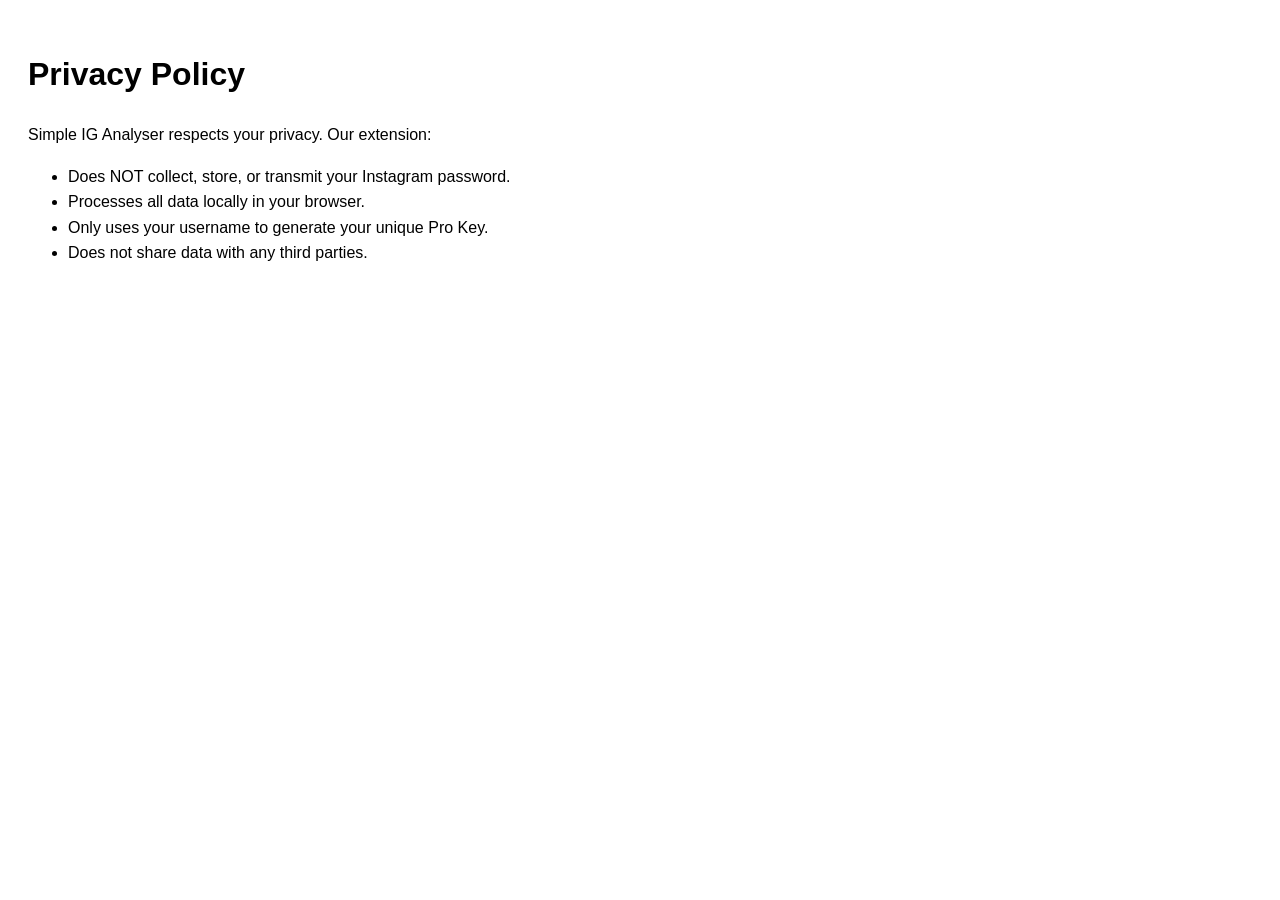
==== index.html @ c821ca79 "Update and rename privacy.html to index.html" ====
<!DOCTYPE html>
<html>
<head><meta charset="UTF-8"><title>Privacy Policy - Simple IG Analyser</title></head>
<body style="font-family: sans-serif; padding: 20px; line-height: 1.6;">
    <h1>Privacy Policy</h1>
    <p>Simple IG Analyser respects your privacy. Our extension:</p>
    <ul>
        <li>Does NOT collect, store, or transmit your Instagram password.</li>
        <li>Processes all data locally in your browser.</li>
        <li>Only uses your username to generate your unique Pro Key.</li>
        <li>Does not share data with any third parties.</li>
    </ul>
</body>
</html>
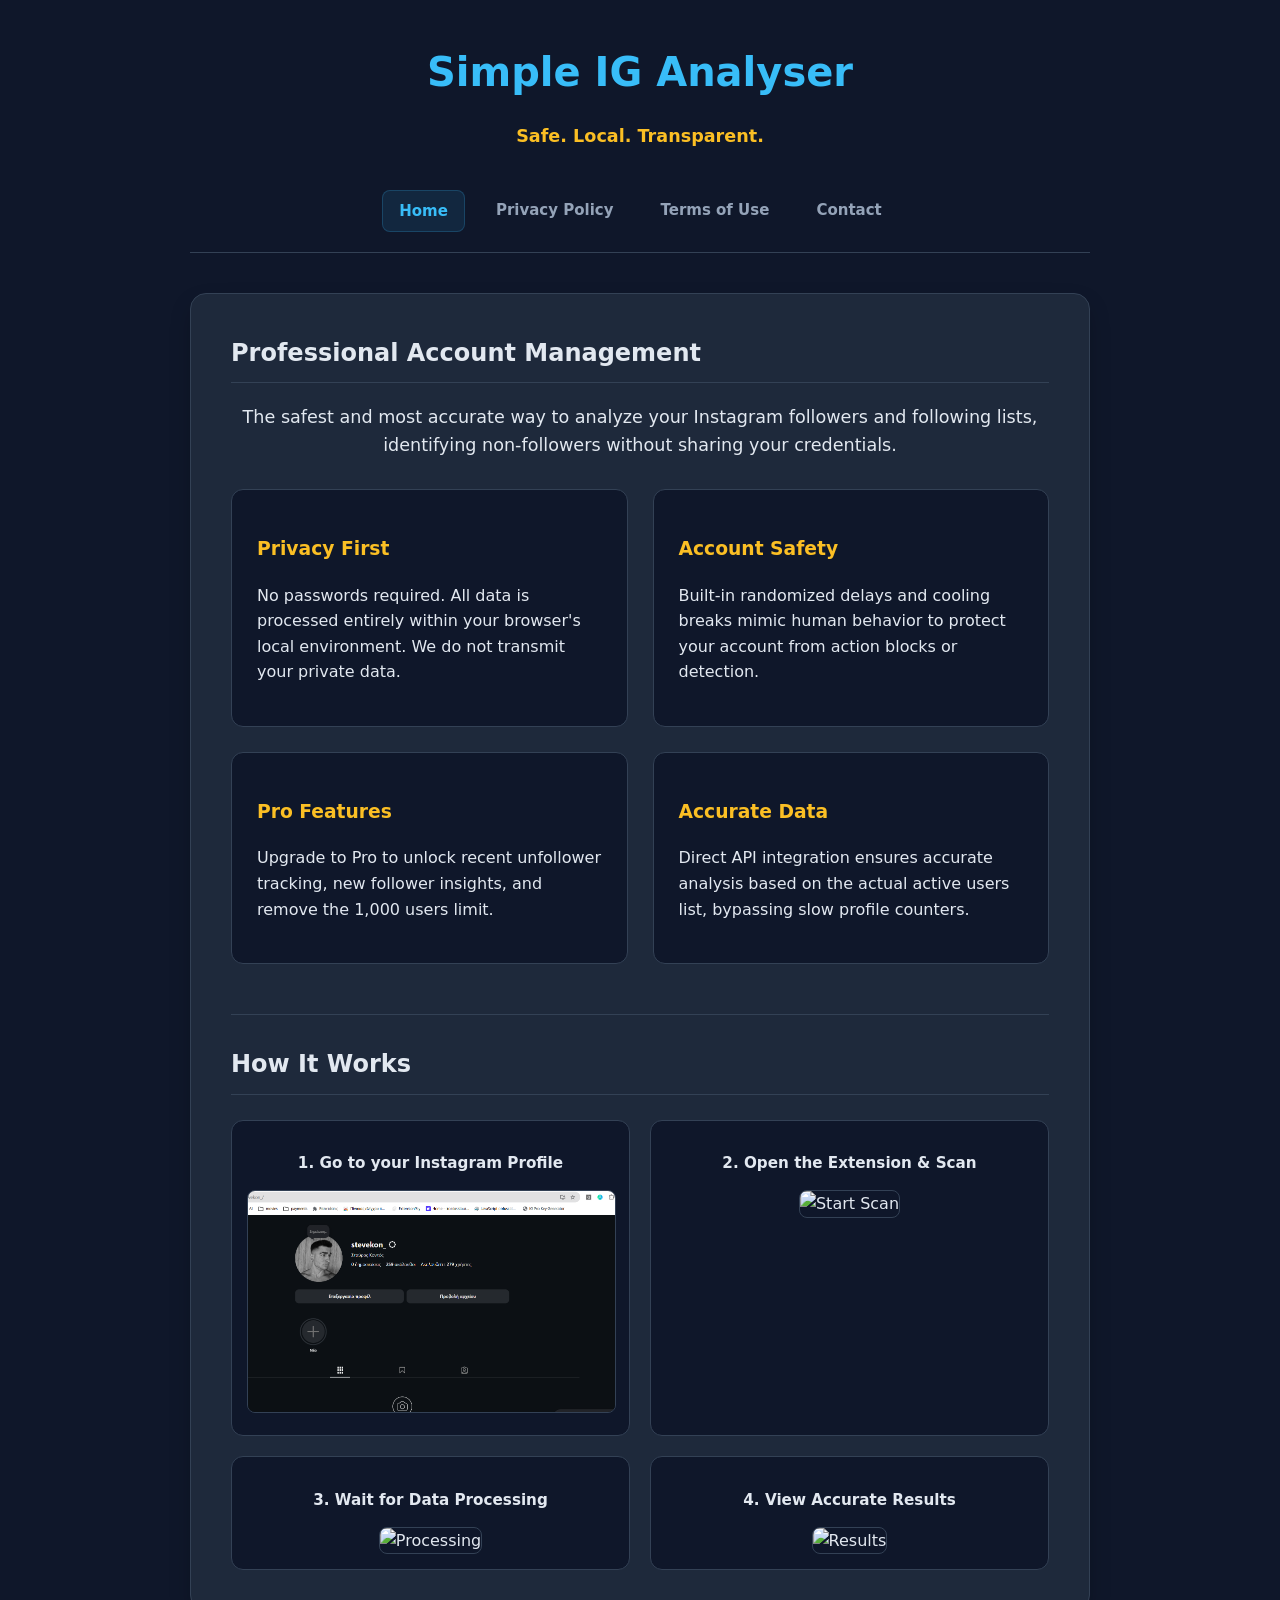
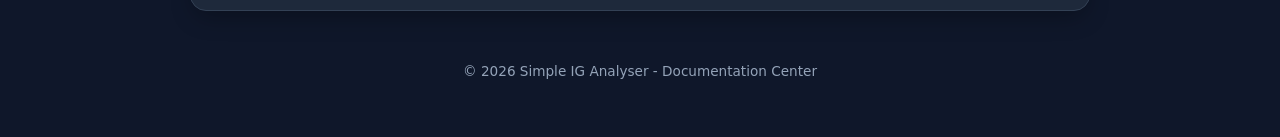
==== commit 82353854: "Add files via upload" ====
--- a/index.html
+++ b/index.html
@@ -1,14 +1,86 @@
 <!DOCTYPE html>
-<html>
-<head><meta charset="UTF-8"><title>Privacy Policy - Simple IG Analyser</title></head>
-<body style="font-family: sans-serif; padding: 20px; line-height: 1.6;">
-    <h1>Privacy Policy</h1>
-    <p>Simple IG Analyser respects your privacy. Our extension:</p>
-    <ul>
-        <li>Does NOT collect, store, or transmit your Instagram password.</li>
-        <li>Processes all data locally in your browser.</li>
-        <li>Only uses your username to generate your unique Pro Key.</li>
-        <li>Does not share data with any third parties.</li>
-    </ul>
+<html lang="en">
+
+<head>
+    <meta charset="UTF-8">
+    <meta name="viewport" content="width=device-width, initial-scale=1.0">
+    <title>Simple IG Analyser | Official Hub</title>
+    <link rel="stylesheet" href="style.css">
+    <link rel="icon" type="image/png" href="icon128.png?v=2">
+</head>
+
+<body>
+    <div class="container">
+
+        <header>
+            <h1>Simple IG Analyser</h1>
+            <p class="tagline">Safe. Local. Transparent.</p>
+        </header>
+        <nav class="top-nav">
+            <a href="index.html" class="nav-link active">Home</a>
+            <a href="policy.html" class="nav-link">Privacy Policy</a>
+            <a href="terms.html" class="nav-link">Terms of Use</a>
+            <a href="contact.html" class="nav-link">Contact</a>
+        </nav>
+
+        <section class="main-card">
+            <h2>Professional Account Management</h2>
+            <p style="text-align: center; color: var(--text-main); font-size: 1.1em; margin-bottom: 30px;">
+                The safest and most accurate way to analyze your Instagram followers and following lists, identifying
+                non-followers without sharing your credentials.
+            </p>
+
+            <div class="features">
+                <div class="feature-item">
+                    <h3>Privacy First</h3>
+                    <p>No passwords required. All data is processed entirely within your browser's local environment. We
+                        do not transmit your private data.</p>
+                </div>
+                <div class="feature-item">
+                    <h3>Account Safety</h3>
+                    <p>Built-in randomized delays and cooling breaks mimic human behavior to protect your account from
+                        action blocks or detection.</p>
+                </div>
+                <div class="feature-item">
+                    <h3>Pro Features</h3>
+                    <p>Upgrade to Pro to unlock recent unfollower tracking, new follower insights, and remove the 1,000
+                        users limit.</p>
+                </div>
+                <div class="feature-item">
+                    <h3>Accurate Data</h3>
+                    <p>Direct API integration ensures accurate analysis based on the actual active users list, bypassing
+                        slow profile counters.</p>
+                </div>
+            </div>
+
+            <div class="how-it-works">
+                <h2>How It Works</h2>
+                <div class="screenshot-grid">
+                    <div class="step-card">
+                        <p>1. Go to your Instagram Profile</p>
+                        <img src="step1.png" alt="Navigate to Profile" class="screenshot-img">
+                    </div>
+                    <div class="step-card">
+                        <p>2. Open the Extension & Scan</p>
+                        <img src="step2.png" alt="Start Scan" class="screenshot-img">
+                    </div>
+                    <div class="step-card">
+                        <p>3. Wait for Data Processing</p>
+                        <img src="step3.png" alt="Processing" class="screenshot-img">
+                    </div>
+                    <div class="step-card">
+                        <p>4. View Accurate Results</p>
+                        <img src="step4.png" alt="Results" class="screenshot-img">
+                    </div>
+                </div>
+            </div>
+
+        </section>
+
+        <footer>
+            <p>© 2026 Simple IG Analyser - Documentation Center</p>
+        </footer>
+    </div>
 </body>
-</html>
+
+</html>
--- a/style.css
+++ b/style.css
@@ -0,0 +1,217 @@
+/* style.css - Simple IG Analyser Official Dark Theme v3.7 */
+:root {
+    --bg-main: #0f172a;
+    --bg-card: #1e293b;
+    --text-main: #e2e8f0;
+    --text-muted: #94a3b8;
+    --cyan: #38bdf8;
+    --cyan-hover: #0ea5e9;
+    --amber: #fbbf24;
+    --border: #334155;
+    --green-check: #10b981;
+}
+
+body {
+    font-family: 'Segoe UI', system-ui, -apple-system, sans-serif;
+    background-color: var(--bg-main);
+    color: var(--text-main);
+    line-height: 1.6;
+    margin: 0;
+    padding: 0;
+    -webkit-font-smoothing: antialiased;
+}
+
+.container {
+    max-width: 900px;
+    margin: 0 auto;
+    padding: 40px 20px;
+}
+
+/* Top Navigation Bar */
+.top-nav {
+    display: flex;
+    justify-content: center;
+    flex-wrap: wrap;
+    gap: 15px;
+    margin-bottom: 40px;
+    border-bottom: 1px solid var(--border);
+    padding-bottom: 20px;
+}
+
+.nav-link {
+    color: var(--text-muted);
+    text-decoration: none;
+    font-weight: 600;
+    font-size: 15px;
+    padding: 8px 16px;
+    border-radius: 8px;
+    transition: 0.3s;
+}
+
+.nav-link:hover {
+    color: var(--text-main);
+    background-color: rgba(255, 255, 255, 0.05);
+}
+
+.nav-link.active {
+    color: var(--cyan);
+    background-color: rgba(56, 189, 248, 0.1);
+    border: 1px solid rgba(56, 189, 248, 0.2);
+}
+
+header {
+    text-align: center;
+    margin-bottom: 40px;
+}
+
+.header-logo {
+    width: 64px;
+    height: 64px;
+    margin-bottom: 10px;
+}
+
+h1 {
+    color: var(--cyan);
+    font-size: 2.5rem;
+    margin-top: 0;
+    margin-bottom: 5px;
+    font-weight: 800;
+}
+
+.tagline {
+    font-size: 1.1rem;
+    color: var(--amber);
+    font-weight: 600;
+}
+
+.main-card {
+    background-color: var(--bg-card);
+    padding: 40px;
+    border-radius: 16px;
+    box-shadow: 0 10px 25px -5px rgba(0, 0, 0, 0.3);
+    border: 1px solid var(--border);
+}
+
+h2 {
+    color: var(--text-main);
+    border-bottom: 1px solid var(--border);
+    padding-bottom: 10px;
+    margin-top: 0;
+}
+
+h3 {
+    color: var(--amber);
+}
+
+.features {
+    display: grid;
+    grid-template-columns: 1fr 1fr;
+    gap: 25px;
+    margin: 30px 0;
+}
+
+@media (max-width: 600px) {
+    .features { grid-template-columns: 1fr; }
+}
+
+.feature-item {
+    background: var(--bg-main);
+    padding: 25px;
+    border-radius: 12px;
+    border: 1px solid var(--border);
+    transition: 0.3s;
+}
+
+.feature-item:hover {
+    border-color: var(--cyan);
+}
+
+/* Screenshot Grid */
+.how-it-works {
+    margin-top: 50px;
+    border-top: 1px solid var(--border);
+    padding-top: 30px;
+}
+
+.screenshot-grid {
+    display: grid;
+    grid-template-columns: repeat(2, 1fr);
+    gap: 20px;
+    margin-top: 25px;
+}
+
+@media (max-width: 600px) {
+    .screenshot-grid { grid-template-columns: 1fr; }
+}
+
+.step-card {
+    background: var(--bg-main);
+    border: 1px solid var(--border);
+    border-radius: 12px;
+    padding: 15px;
+    text-align: center;
+}
+
+.step-card p {
+    font-size: 0.95rem;
+    font-weight: 600;
+    margin-bottom: 15px;
+    color: var(--text-main);
+}
+
+.screenshot-img {
+    max-width: 100%;
+    border-radius: 8px;
+    border: 1px solid var(--border);
+}
+
+.action-group {
+    display: flex;
+    gap: 15px;
+    margin-top: 35px;
+    justify-content: center;
+}
+
+.btn {
+    padding: 10px 24px;
+    border-radius: 8px;
+    text-decoration: none;
+    font-weight: 700;
+    font-size: 14px;
+    transition: 0.2s;
+    cursor: pointer;
+    border: none;
+    display: inline-flex;
+    align-items: center;
+    justify-content: center;
+}
+
+.btn-secondary { 
+    background-color: transparent;
+    color: var(--text-muted);
+    border: 1px solid var(--border);
+}
+
+.btn-secondary:hover { 
+    border-color: var(--text-main);
+    color: var(--text-main);
+}
+
+footer {
+    margin-top: 50px;
+    text-align: center;
+    font-size: 0.85rem;
+    color: var(--text-muted);
+}
+
+/* Copy Button Style */
+.copy-btn {
+    background: none; border: none; cursor: pointer; padding: 0; margin-left: 8px;
+    display: inline-flex; align-items: center; vertical-align: middle;
+    opacity: 0.6; transition: 0.2s;
+}
+.copy-btn:hover { opacity: 1; }
+.copy-icon { width: 16px; height: 16px; fill: var(--cyan); display: block; }
+.copy-check-icon { width: 16px; height: 16px; fill: var(--green-check); display: none; }
+.copy-btn.copied .copy-icon { display: none; }
+.copy-btn.copied .copy-check-icon { display: block; }
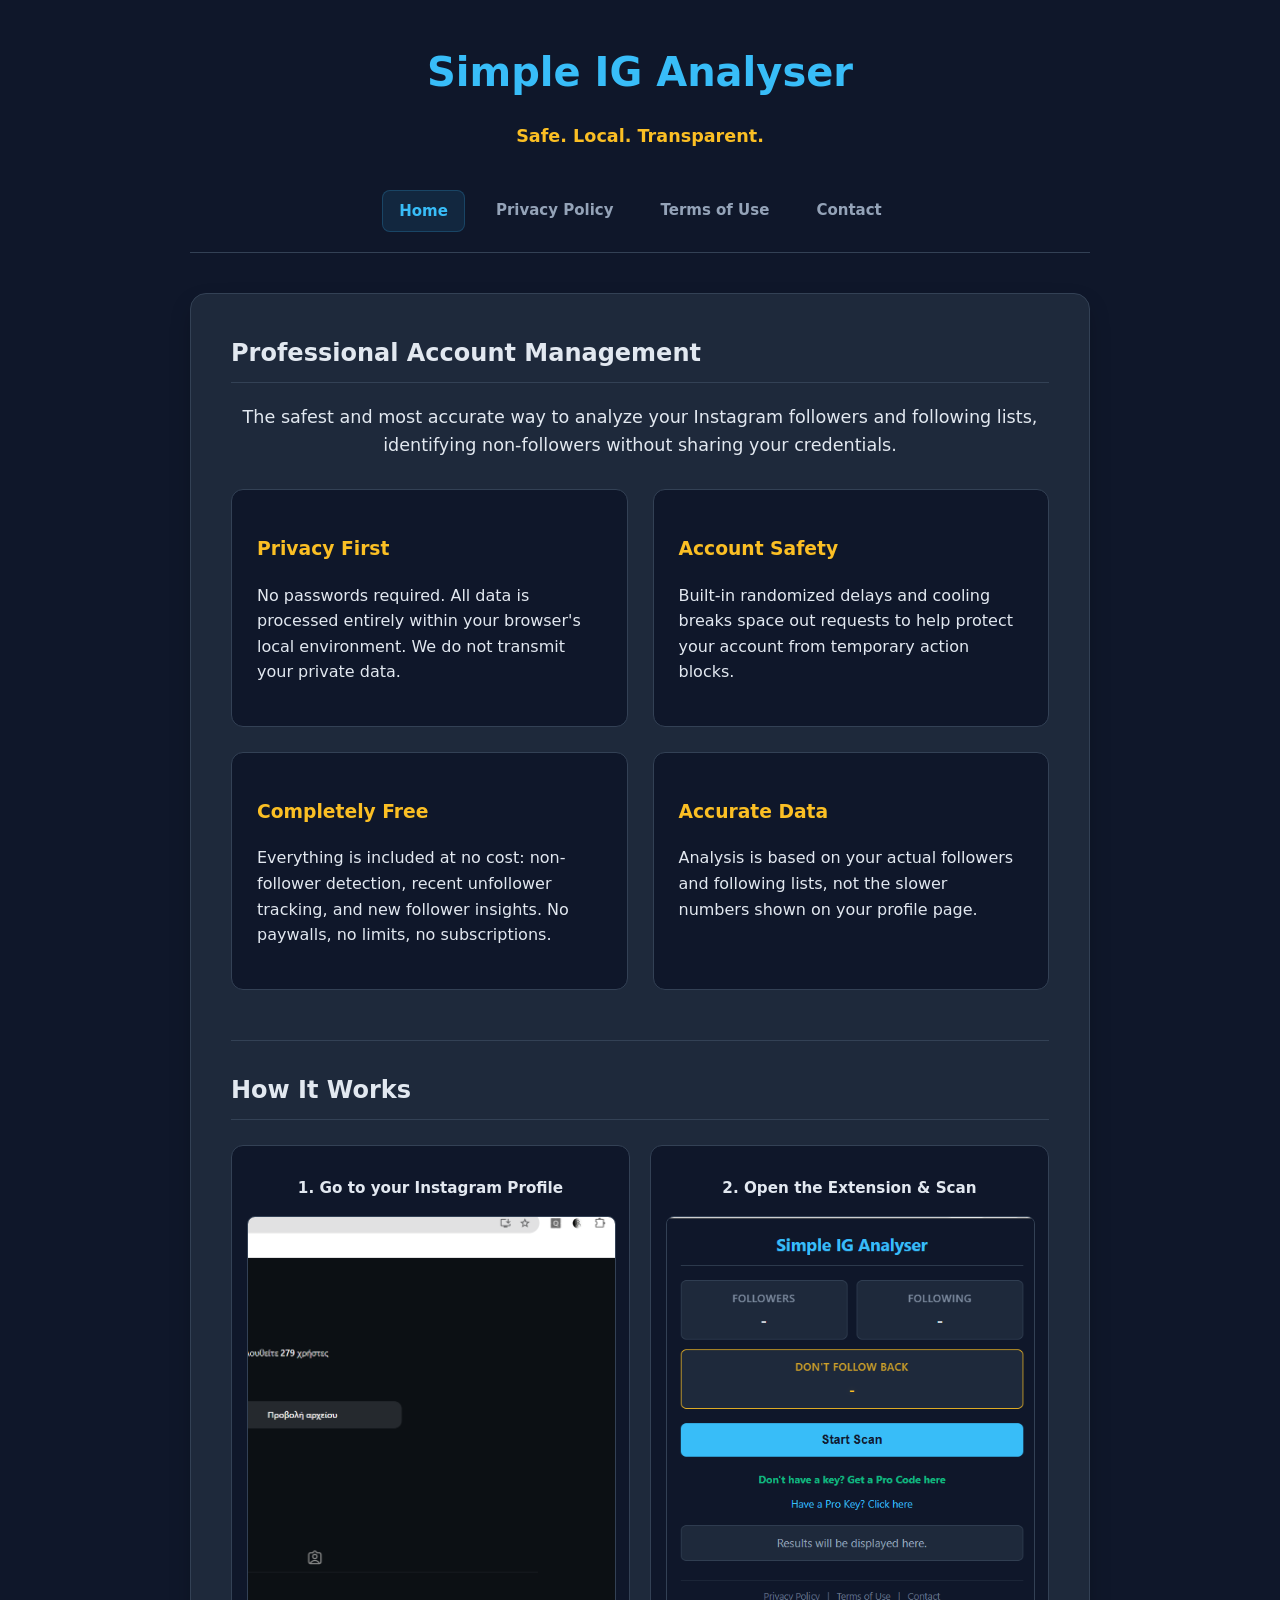
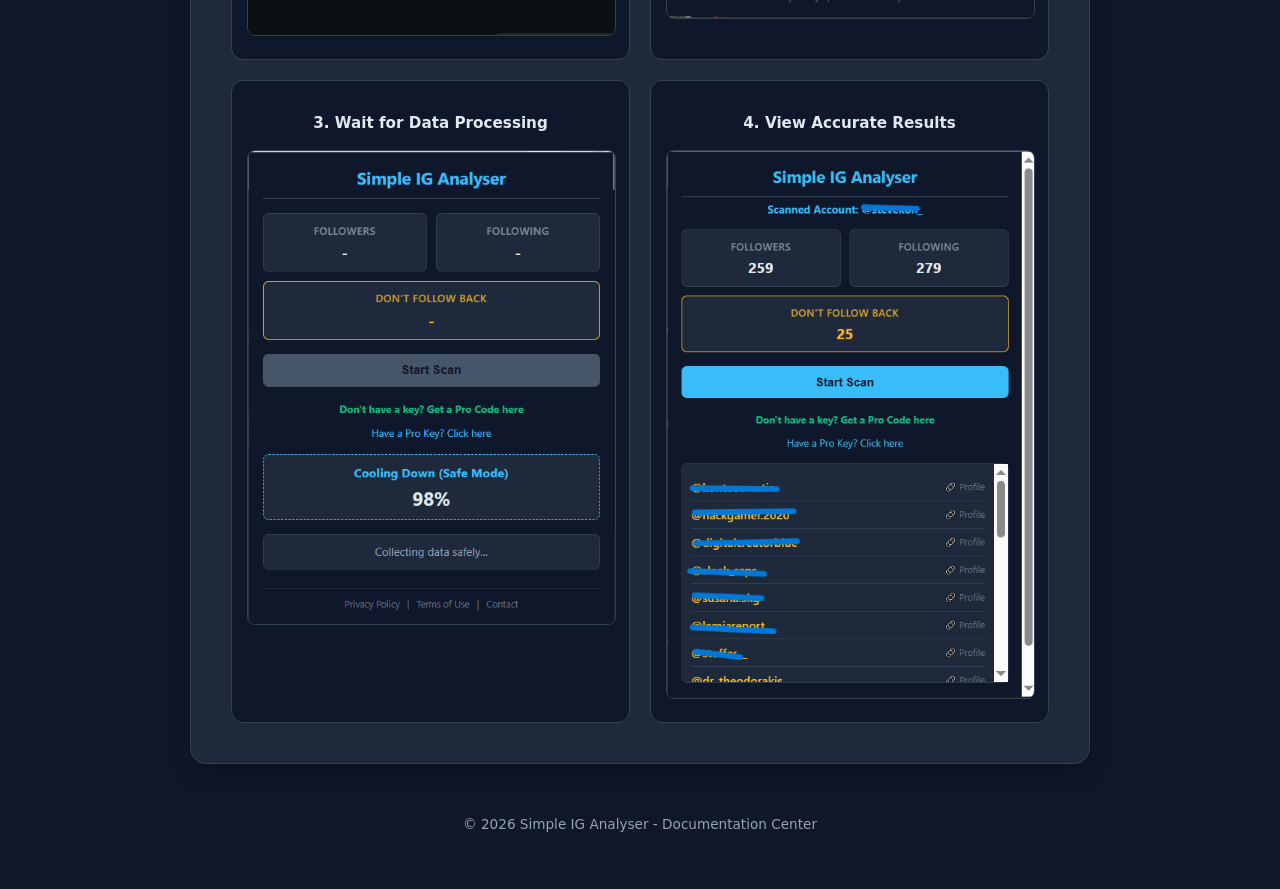
==== commit 78c15a5c: "Add files via upload" ====
--- a/index.html
+++ b/index.html
@@ -1,86 +1,86 @@
-<!DOCTYPE html>
-<html lang="en">
-
-<head>
-    <meta charset="UTF-8">
-    <meta name="viewport" content="width=device-width, initial-scale=1.0">
-    <title>Simple IG Analyser | Official Hub</title>
-    <link rel="stylesheet" href="style.css">
-    <link rel="icon" type="image/png" href="icon128.png?v=2">
-</head>
-
-<body>
-    <div class="container">
-
-        <header>
-            <h1>Simple IG Analyser</h1>
-            <p class="tagline">Safe. Local. Transparent.</p>
-        </header>
-        <nav class="top-nav">
-            <a href="index.html" class="nav-link active">Home</a>
-            <a href="policy.html" class="nav-link">Privacy Policy</a>
-            <a href="terms.html" class="nav-link">Terms of Use</a>
-            <a href="contact.html" class="nav-link">Contact</a>
-        </nav>
-
-        <section class="main-card">
-            <h2>Professional Account Management</h2>
-            <p style="text-align: center; color: var(--text-main); font-size: 1.1em; margin-bottom: 30px;">
-                The safest and most accurate way to analyze your Instagram followers and following lists, identifying
-                non-followers without sharing your credentials.
-            </p>
-
-            <div class="features">
-                <div class="feature-item">
-                    <h3>Privacy First</h3>
-                    <p>No passwords required. All data is processed entirely within your browser's local environment. We
-                        do not transmit your private data.</p>
-                </div>
-                <div class="feature-item">
-                    <h3>Account Safety</h3>
-                    <p>Built-in randomized delays and cooling breaks mimic human behavior to protect your account from
-                        action blocks or detection.</p>
-                </div>
-                <div class="feature-item">
-                    <h3>Pro Features</h3>
-                    <p>Upgrade to Pro to unlock recent unfollower tracking, new follower insights, and remove the 1,000
-                        users limit.</p>
-                </div>
-                <div class="feature-item">
-                    <h3>Accurate Data</h3>
-                    <p>Direct API integration ensures accurate analysis based on the actual active users list, bypassing
-                        slow profile counters.</p>
-                </div>
-            </div>
-
-            <div class="how-it-works">
-                <h2>How It Works</h2>
-                <div class="screenshot-grid">
-                    <div class="step-card">
-                        <p>1. Go to your Instagram Profile</p>
-                        <img src="step1.png" alt="Navigate to Profile" class="screenshot-img">
-                    </div>
-                    <div class="step-card">
-                        <p>2. Open the Extension & Scan</p>
-                        <img src="step2.png" alt="Start Scan" class="screenshot-img">
-                    </div>
-                    <div class="step-card">
-                        <p>3. Wait for Data Processing</p>
-                        <img src="step3.png" alt="Processing" class="screenshot-img">
-                    </div>
-                    <div class="step-card">
-                        <p>4. View Accurate Results</p>
-                        <img src="step4.png" alt="Results" class="screenshot-img">
-                    </div>
-                </div>
-            </div>
-
-        </section>
-
-        <footer>
-            <p>© 2026 Simple IG Analyser - Documentation Center</p>
-        </footer>
-    </div>
-</body>
-
-</html>+<!DOCTYPE html>
+<html lang="en">
+
+<head>
+    <meta charset="UTF-8">
+    <meta name="viewport" content="width=device-width, initial-scale=1.0">
+    <title>Simple IG Analyser | Official Hub</title>
+    <link rel="stylesheet" href="style.css">
+    <link rel="icon" type="image/png" href="icon128.png?v=2">
+</head>
+
+<body>
+    <div class="container">
+
+        <header>
+            <h1>Simple IG Analyser</h1>
+            <p class="tagline">Safe. Local. Transparent.</p>
+        </header>
+        <nav class="top-nav">
+            <a href="index.html" class="nav-link active">Home</a>
+            <a href="policy.html" class="nav-link">Privacy Policy</a>
+            <a href="terms.html" class="nav-link">Terms of Use</a>
+            <a href="contact.html" class="nav-link">Contact</a>
+        </nav>
+
+        <section class="main-card">
+            <h2>Professional Account Management</h2>
+            <p style="text-align: center; color: var(--text-main); font-size: 1.1em; margin-bottom: 30px;">
+                The safest and most accurate way to analyze your Instagram followers and following lists, identifying
+                non-followers without sharing your credentials.
+            </p>
+
+            <div class="features">
+                <div class="feature-item">
+                    <h3>Privacy First</h3>
+                    <p>No passwords required. All data is processed entirely within your browser's local environment. We
+                        do not transmit your private data.</p>
+                </div>
+                <div class="feature-item">
+                    <h3>Account Safety</h3>
+                    <p>Built-in randomized delays and cooling breaks space out requests to help protect your account
+                        from temporary action blocks.</p>
+                </div>
+                <div class="feature-item">
+                    <h3>Completely Free</h3>
+                    <p>Everything is included at no cost: non-follower detection, recent unfollower tracking, and new
+                        follower insights. No paywalls, no limits, no subscriptions.</p>
+                </div>
+                <div class="feature-item">
+                    <h3>Accurate Data</h3>
+                    <p>Analysis is based on your actual followers and following lists, not the slower numbers shown on
+                        your profile page.</p>
+                </div>
+            </div>
+
+            <div class="how-it-works">
+                <h2>How It Works</h2>
+                <div class="screenshot-grid">
+                    <div class="step-card">
+                        <p>1. Go to your Instagram Profile</p>
+                        <img src="step1.png" alt="Navigate to Profile" class="screenshot-img">
+                    </div>
+                    <div class="step-card">
+                        <p>2. Open the Extension & Scan</p>
+                        <img src="step2.png" alt="Start Scan" class="screenshot-img">
+                    </div>
+                    <div class="step-card">
+                        <p>3. Wait for Data Processing</p>
+                        <img src="step3.png" alt="Processing" class="screenshot-img">
+                    </div>
+                    <div class="step-card">
+                        <p>4. View Accurate Results</p>
+                        <img src="step4.png" alt="Results" class="screenshot-img">
+                    </div>
+                </div>
+            </div>
+
+        </section>
+
+        <footer>
+            <p>© 2026 Simple IG Analyser - Documentation Center</p>
+        </footer>
+    </div>
+</body>
+
+</html>
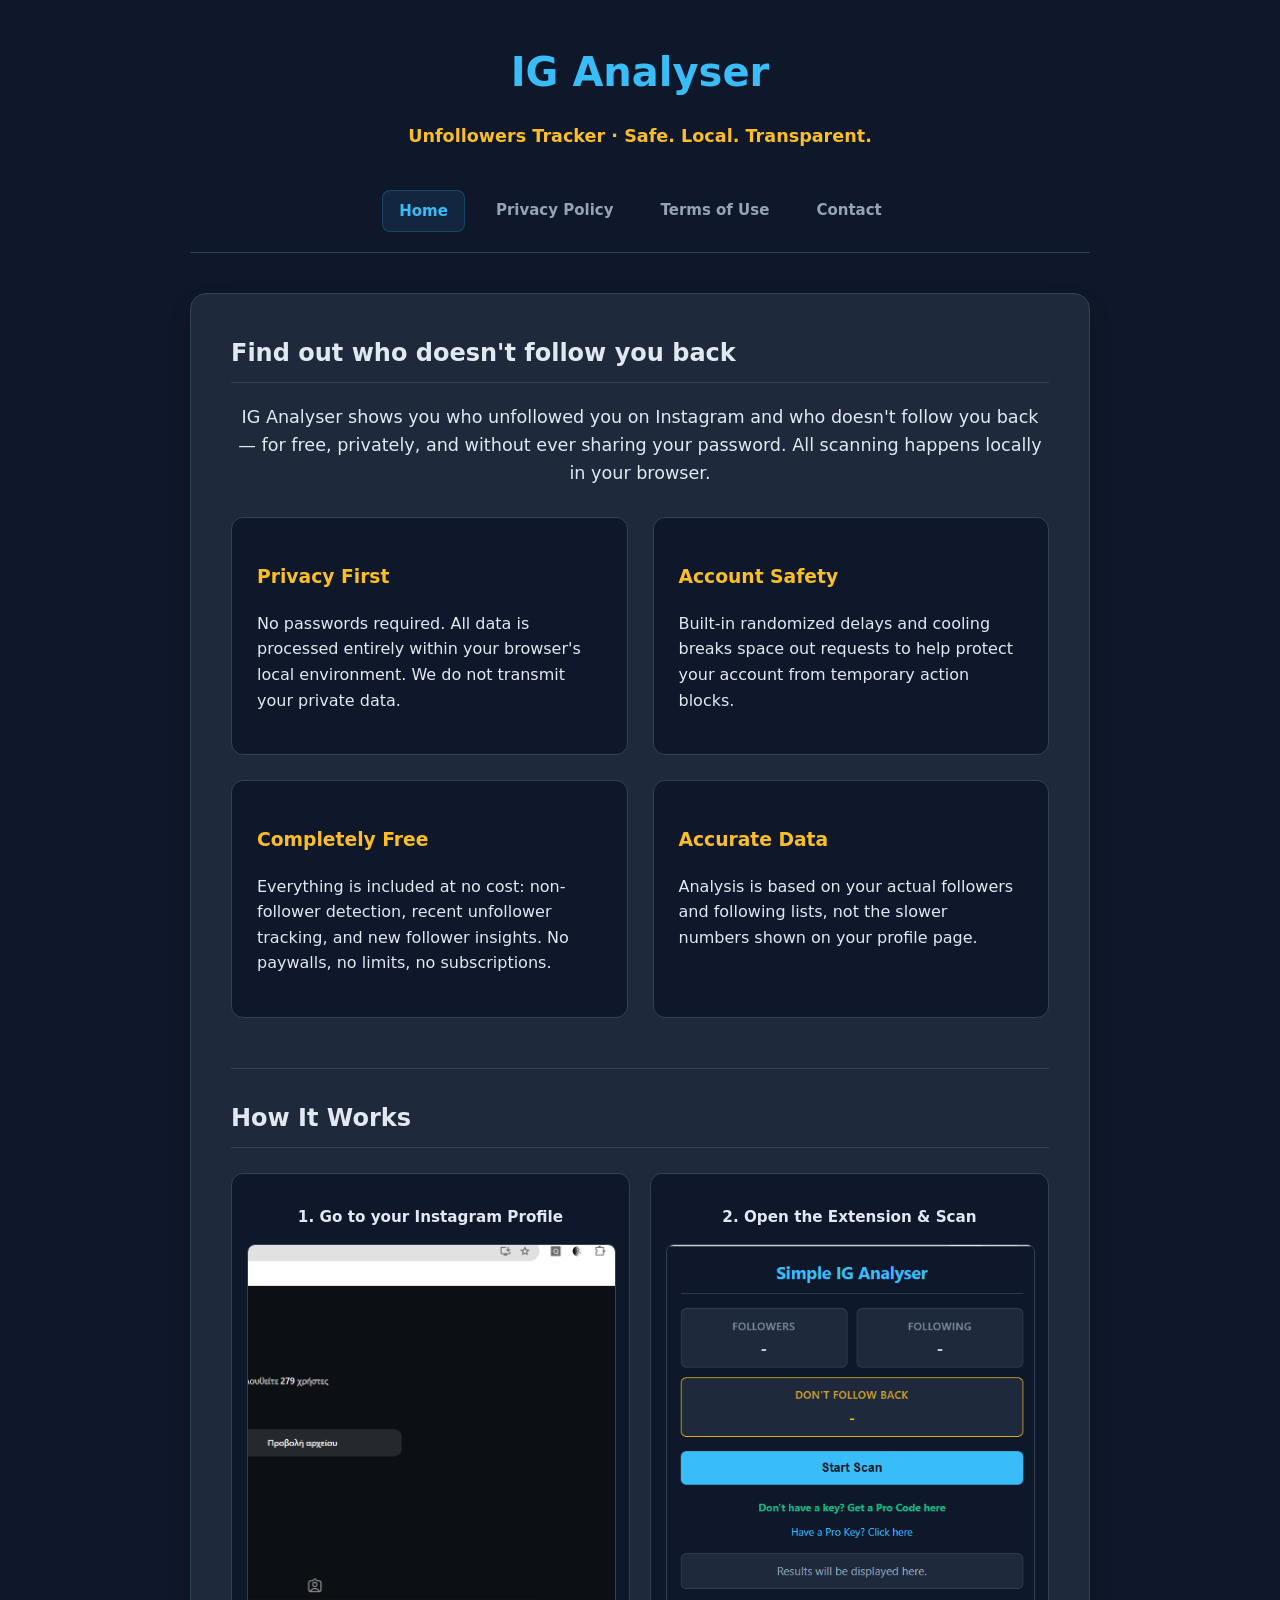
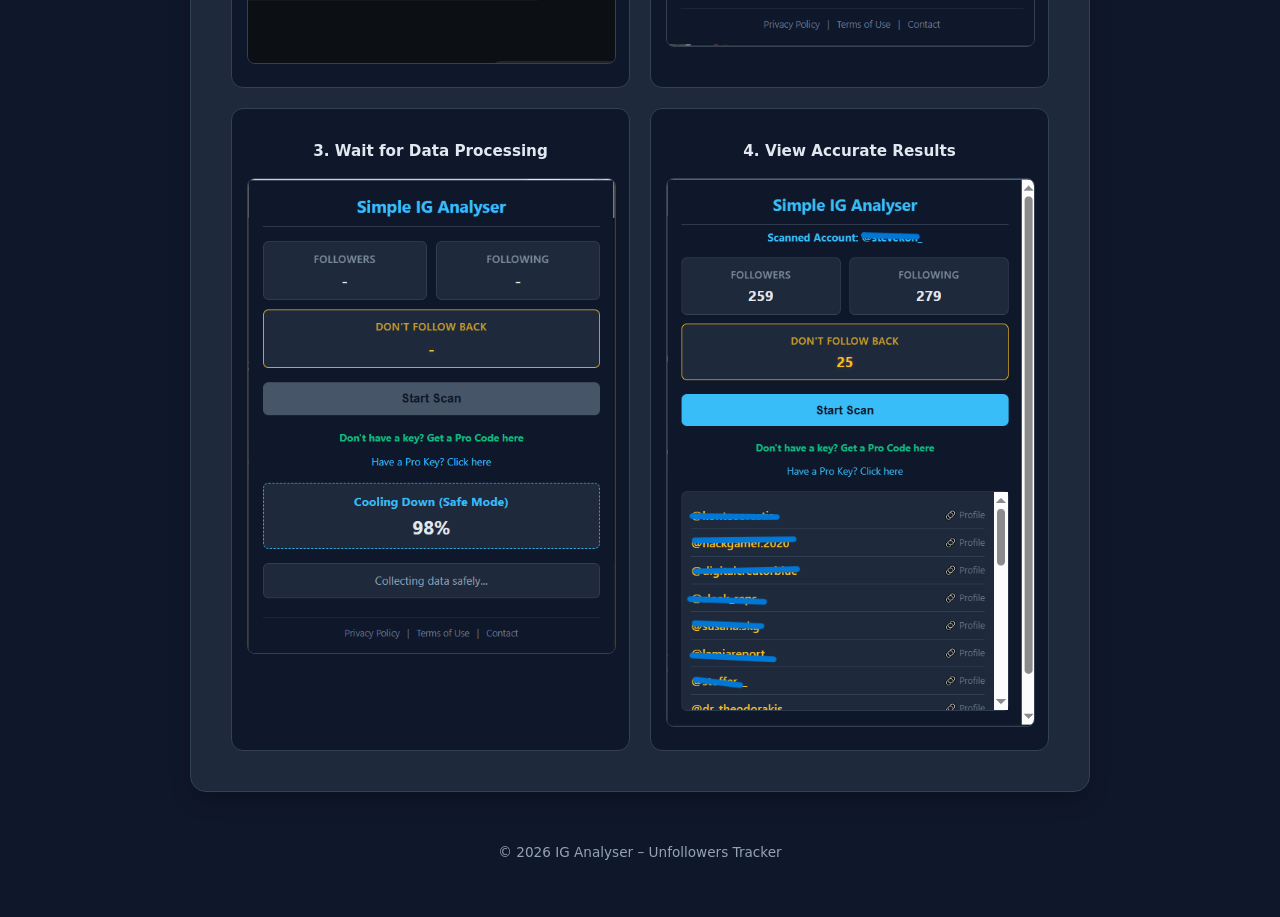
==== commit b1b268b6: "Add files via upload" ====
--- a/index.html
+++ b/index.html
@@ -4,7 +4,7 @@
 <head>
     <meta charset="UTF-8">
     <meta name="viewport" content="width=device-width, initial-scale=1.0">
-    <title>Simple IG Analyser | Official Hub</title>
+    <title>IG Analyser – Unfollowers Tracker | Official Hub</title>
     <link rel="stylesheet" href="style.css">
     <link rel="icon" type="image/png" href="icon128.png?v=2">
 </head>
@@ -13,8 +13,8 @@
     <div class="container">
 
         <header>
-            <h1>Simple IG Analyser</h1>
-            <p class="tagline">Safe. Local. Transparent.</p>
+            <h1>IG Analyser</h1>
+            <p class="tagline">Unfollowers Tracker · Safe. Local. Transparent.</p>
         </header>
         <nav class="top-nav">
             <a href="index.html" class="nav-link active">Home</a>
@@ -24,10 +24,10 @@
         </nav>
 
         <section class="main-card">
-            <h2>Professional Account Management</h2>
+            <h2>Find out who doesn't follow you back</h2>
             <p style="text-align: center; color: var(--text-main); font-size: 1.1em; margin-bottom: 30px;">
-                The safest and most accurate way to analyze your Instagram followers and following lists, identifying
-                non-followers without sharing your credentials.
+                IG Analyser shows you who unfollowed you on Instagram and who doesn't follow you back — for free,
+                privately, and without ever sharing your password. All scanning happens locally in your browser.
             </p>
 
             <div class="features">
@@ -78,7 +78,7 @@
         </section>
 
         <footer>
-            <p>© 2026 Simple IG Analyser - Documentation Center</p>
+            <p>© 2026 IG Analyser – Unfollowers Tracker</p>
         </footer>
     </div>
 </body>
